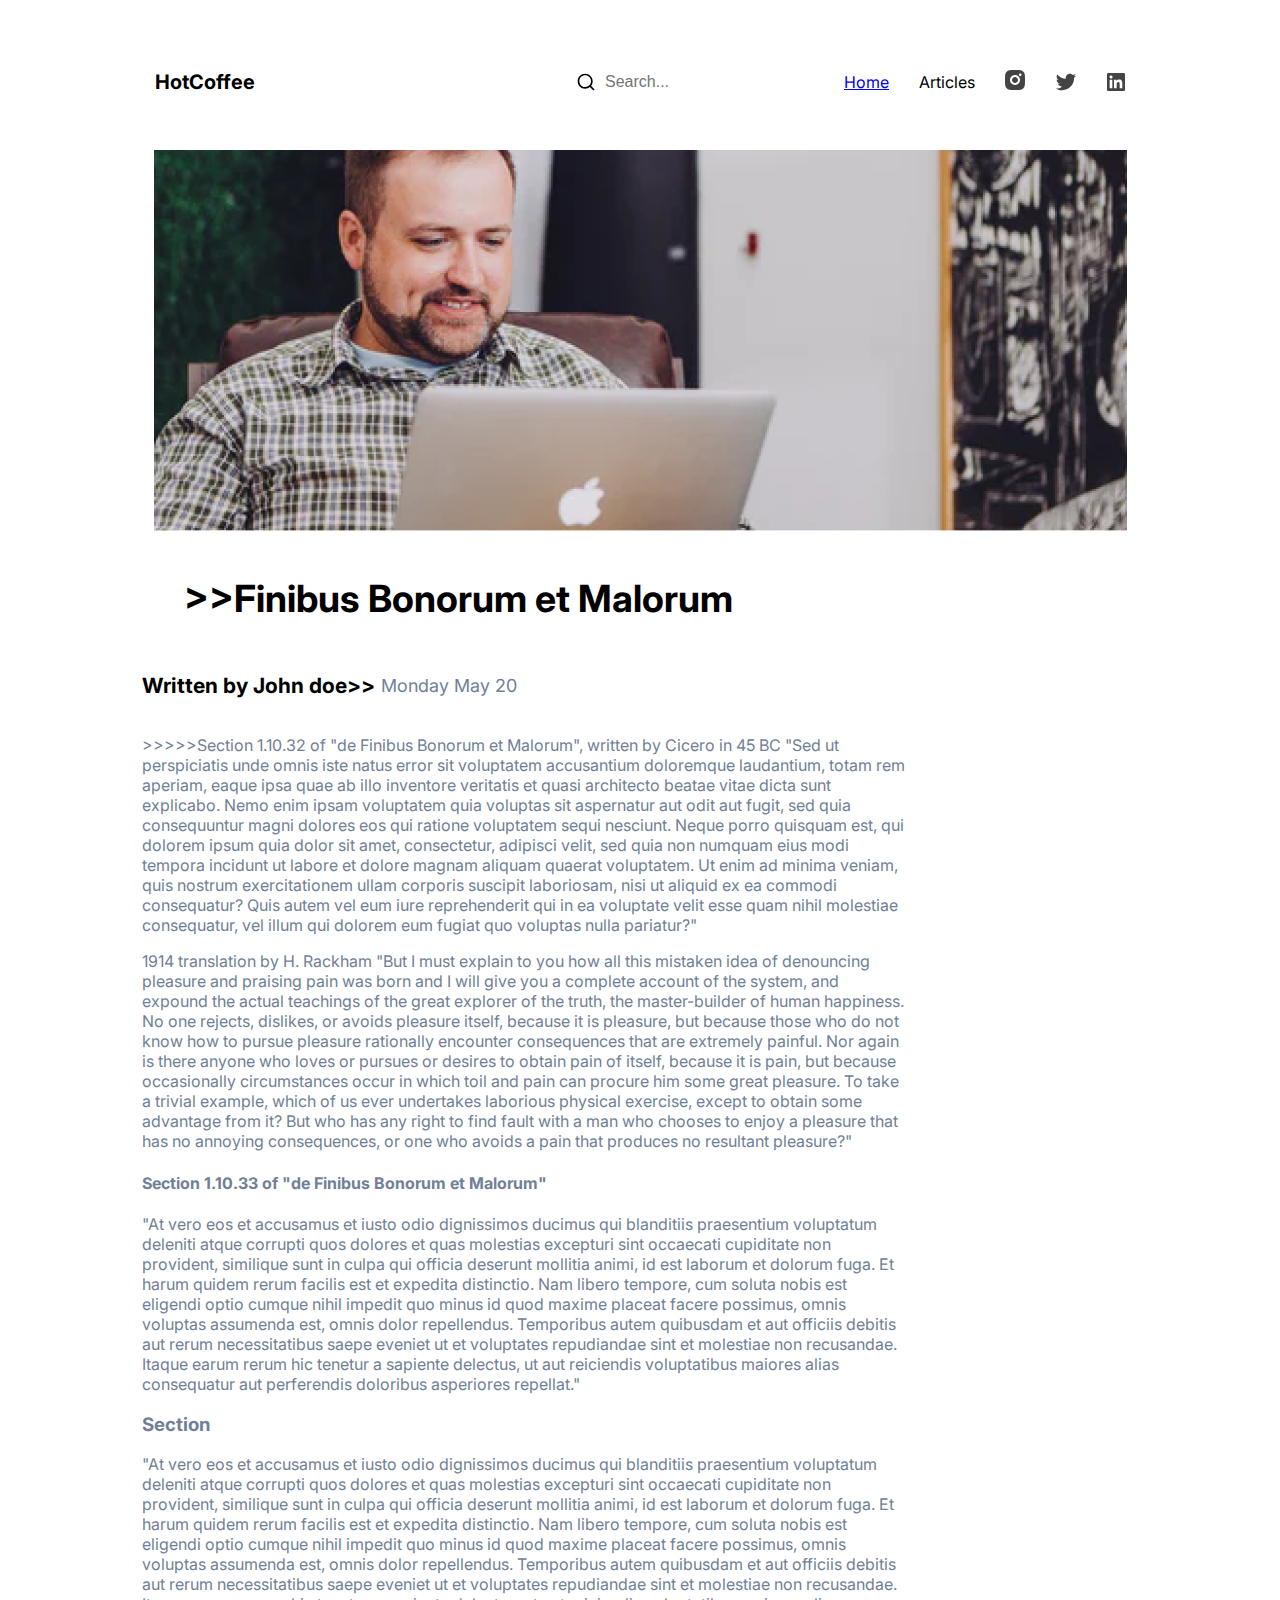
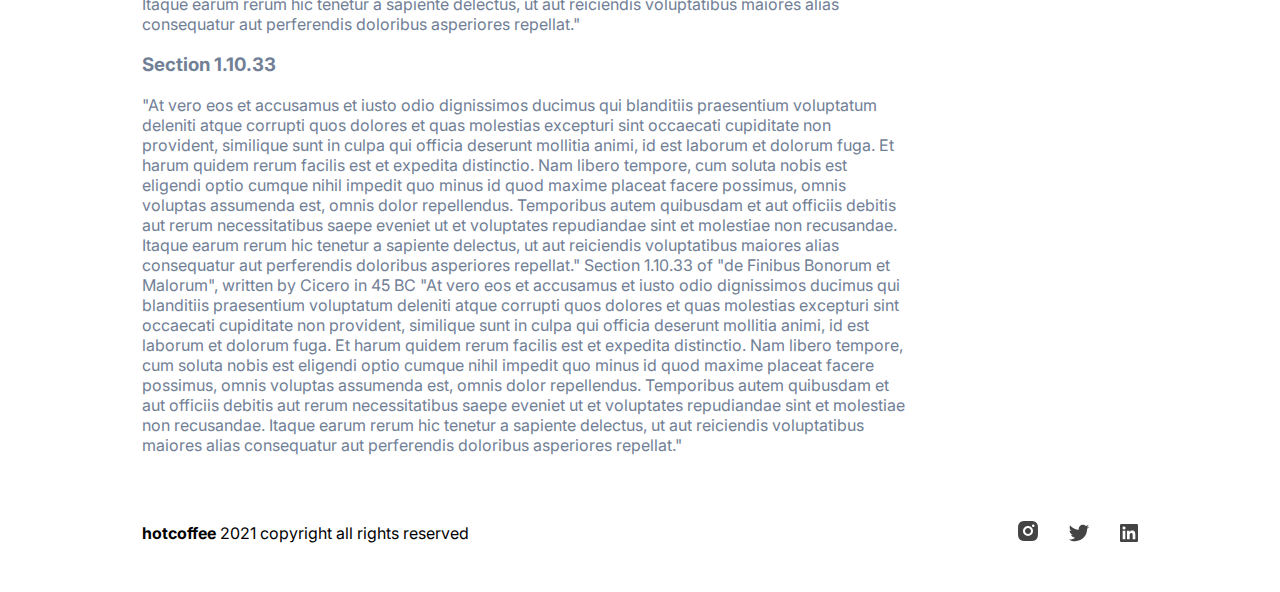
==== post.html @ a9ba8a3d "project moved to gt" ====
<!DOCTYPE html>
<html lang="en">
<head>
    <meta charset="UTF-8">
    <meta http-equiv="X-UA-Compatible" content="IE=edge">
    <meta name="viewport" content="width=device-width, initial-scale=1.0">
    <title>2-HotCoffee-2</title>
    <link rel="stylesheet" href="./css/index.css">
</head>
<body>
    <header class="header post__header">
        <div class="container">
            <div class="header__content">
                <h2 class="header__logo">HotCoffee</h2>
                <div class="header__icons">
                    <img class="search__icon" src="./img/search.svg" alt="">
                    <input class="search_text" type="search" name="q" placeholder="Search...">
                    <a href="./index.html"><h2 class="header__item">Home</h2></a> 
                    <h2 class="header__item">Articles</h2>
                    <a href="https://www.instagram.com/barista_hany/"><img class="header__item" src="./img/instagram.svg" alt=""></a>
                    <img class="header__item" src="./img/twitter.svg" alt="">
                    <img class="header__item" src="./img/linkedin.svg" alt="">
                </div>
            </div>
        </div>
    </header>

    <section class="post__hero">
        <div class="container">
            <div class="post__content">
                <img src="./img/big_photo.png" alt="">
            </div>           
        </div>
    </section>

    <section class="post__topic">
        <div class="container">
            <div class="post__content">
                <div class="post__htop">
                    <h2>>>Finibus Bonorum et Malorum</h2>
                </div>

                <div class="post__hdown">
                    <h3>Written by John doe>></h3>
                    <p class="post__ptopic">Monday  May 20</p>
                </div>
            </div>            
        </div>
    </section>

    <section class="post__text">
        <div class="container">
            <div class="text__content">
               <p class="text__desc">
                >>>>>Section 1.10.32 of "de Finibus Bonorum et Malorum", written by Cicero in 45 BC
                "Sed ut perspiciatis unde omnis iste natus error sit voluptatem accusantium doloremque laudantium, totam rem aperiam, eaque ipsa quae ab illo inventore veritatis et quasi architecto beatae vitae dicta sunt explicabo. Nemo enim ipsam voluptatem quia voluptas sit aspernatur aut odit aut fugit, sed quia consequuntur magni dolores eos qui ratione voluptatem sequi nesciunt. Neque porro quisquam est, qui dolorem ipsum quia dolor sit amet, consectetur, adipisci velit, sed quia non numquam eius modi tempora incidunt ut labore et dolore magnam aliquam quaerat voluptatem. Ut enim ad minima veniam, quis nostrum exercitationem ullam corporis suscipit laboriosam, nisi ut aliquid ex ea commodi consequatur? Quis autem vel eum iure reprehenderit qui in ea voluptate velit esse quam nihil molestiae consequatur, vel illum qui dolorem eum fugiat quo voluptas nulla pariatur?"
                <p></p>
                1914 translation by H. Rackham
                "But I must explain to you how all this mistaken idea of denouncing pleasure and praising pain was born and I will give you a complete account of the system, and expound the actual teachings of the great explorer of the truth, the master-builder of human happiness. No one rejects, dislikes, or avoids pleasure itself, because it is pleasure, but because those who do not know how to pursue pleasure rationally encounter consequences that are extremely painful. Nor again is there anyone who loves or pursues or desires to obtain pain of itself, because it is pain, but because occasionally circumstances occur in which toil and pain can procure him some great pleasure. To take a trivial example, which of us ever undertakes laborious physical exercise, except to obtain some advantage from it? But who has any right to find fault with a man who chooses to enjoy a pleasure that has no annoying consequences, or one who avoids a pain that produces no resultant pleasure?"
                <p></p>
                <h4>Section 1.10.33 of "de Finibus Bonorum et Malorum"</h4>
                <p></p>
                "At vero eos et accusamus et iusto odio dignissimos ducimus qui blanditiis praesentium voluptatum deleniti atque corrupti quos dolores et quas molestias excepturi sint occaecati cupiditate non provident, similique sunt in culpa qui officia deserunt mollitia animi, id est laborum et dolorum fuga. Et harum quidem rerum facilis est et expedita distinctio. Nam libero tempore, cum soluta nobis est eligendi optio cumque nihil impedit quo minus id quod maxime placeat facere possimus, omnis voluptas assumenda est, omnis dolor repellendus. Temporibus autem quibusdam et aut officiis debitis aut rerum necessitatibus saepe eveniet ut et voluptates repudiandae sint et molestiae non recusandae. Itaque earum rerum hic tenetur a sapiente delectus, ut aut reiciendis voluptatibus maiores alias consequatur aut perferendis doloribus asperiores repellat."
                <p></p>
                <h3>Section</h3>
                <p></p>
                "At vero eos et accusamus et iusto odio dignissimos ducimus qui blanditiis praesentium voluptatum deleniti atque corrupti quos dolores et quas molestias excepturi sint occaecati cupiditate non provident, similique sunt in culpa qui officia deserunt mollitia animi, id est laborum et dolorum fuga. Et harum quidem rerum facilis est et expedita distinctio. Nam libero tempore, cum soluta nobis est eligendi optio cumque nihil impedit quo minus id quod maxime placeat facere possimus, omnis voluptas assumenda est, omnis dolor repellendus. Temporibus autem quibusdam et aut officiis debitis aut rerum necessitatibus saepe eveniet ut et voluptates repudiandae sint et molestiae non recusandae. Itaque earum rerum hic tenetur a sapiente delectus, ut aut reiciendis voluptatibus maiores alias consequatur aut perferendis doloribus asperiores repellat."
                <p></p>
                <h3>Section 1.10.33</h3>
                <p></p>
                "At vero eos et accusamus et iusto odio dignissimos ducimus qui blanditiis praesentium voluptatum deleniti atque corrupti quos dolores et quas molestias excepturi sint occaecati cupiditate non provident, similique sunt in culpa qui officia deserunt mollitia animi, id est laborum et dolorum fuga. Et harum quidem rerum facilis est et expedita distinctio. Nam libero tempore, cum soluta nobis est eligendi optio cumque nihil impedit quo minus id quod maxime placeat facere possimus, omnis voluptas assumenda est, omnis dolor repellendus. Temporibus autem quibusdam et aut officiis debitis aut rerum necessitatibus saepe eveniet ut et voluptates repudiandae sint et molestiae non recusandae. Itaque earum rerum hic tenetur a sapiente delectus, ut aut reiciendis voluptatibus maiores alias consequatur aut perferendis doloribus asperiores repellat."
                Section 1.10.33 of "de Finibus Bonorum et Malorum", written by Cicero in 45 BC
                "At vero eos et accusamus et iusto odio dignissimos ducimus qui blanditiis praesentium voluptatum deleniti atque corrupti quos dolores et quas molestias excepturi sint occaecati cupiditate non provident, similique sunt in culpa qui officia deserunt mollitia animi, id est laborum et dolorum fuga. Et harum quidem rerum facilis est et expedita distinctio. Nam libero tempore, cum soluta nobis est eligendi optio cumque nihil impedit quo minus id quod maxime placeat facere possimus, omnis voluptas assumenda est, omnis dolor repellendus. Temporibus autem quibusdam et aut officiis debitis aut rerum necessitatibus saepe eveniet ut et voluptates repudiandae sint et molestiae non recusandae. Itaque earum rerum hic tenetur a sapiente delectus, ut aut reiciendis voluptatibus maiores alias consequatur aut perferendis doloribus asperiores repellat."
               </p>

            </div>            
        </div>
    </section>

    <footer class="header">
        <div class="container">
            <div class="footer__content">

                <p class="footer__logo"><b>hotcoffee</b> 2021 copyright all rights reserved</p>

                <div class="footer__icons">
                    <a href="https://www.instagram.com/barista_hany/"><img class="header__item" src="./img/instagram.svg" alt=""></a>
                    <img class="header__item" src="./img/twitter.svg" alt="">
                    <img class="header__item" src="./img/linkedin.svg" alt="">
                </div>
            </div>
        </div>
    </footer>

</body>
</html>
---- css/index.css ----
@import url('https://fonts.googleapis.com/css2?family=Inter:wght@100;200;300;400;500;600;700;800;900&display=swap');
@import url(./classes.css);
@import url(./header.css);
@import url(./hero.css);
@import url(./main.css);
@import url(./columns.css);
@import url(./last.css);
@import url(./footer.css);
@import url(./post.css);
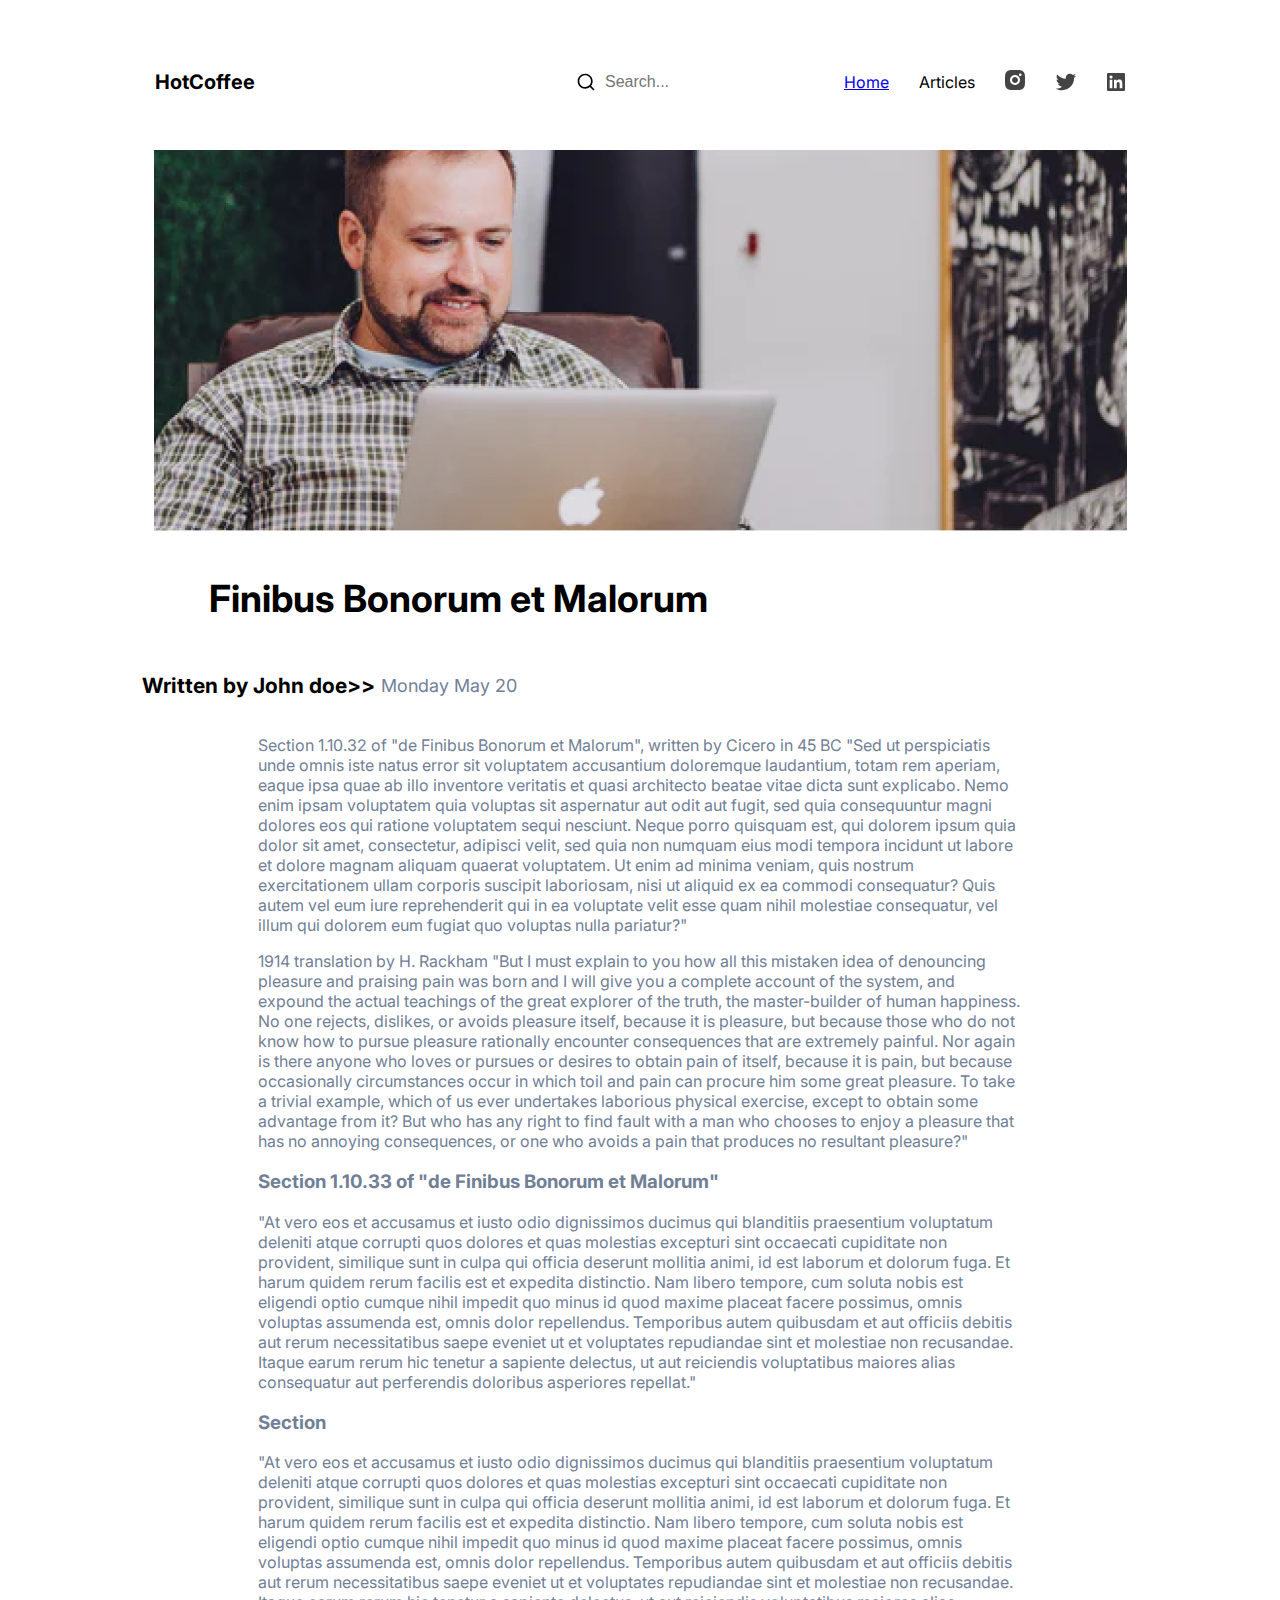
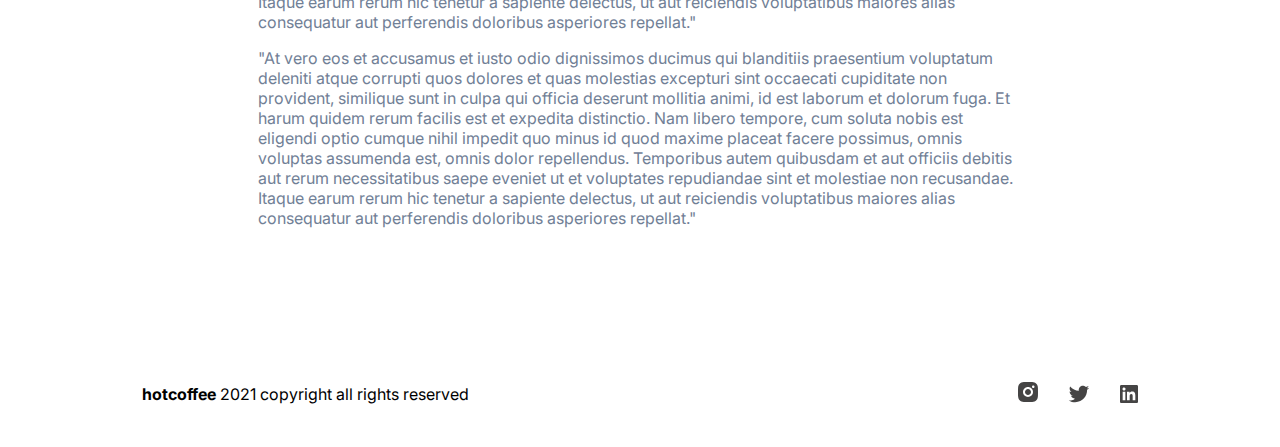
==== commit 286f8d3b: "container 4 text created" ====
--- a/post.html
+++ b/post.html
@@ -37,7 +37,7 @@
         <div class="container">
             <div class="post__content">
                 <div class="post__htop">
-                    <h2>>>Finibus Bonorum et Malorum</h2>
+                    <h2>Finibus Bonorum et Malorum</h2>
                 </div>
 
                 <div class="post__hdown">
@@ -49,35 +49,31 @@
     </section>
 
     <section class="post__text">
-        <div class="container">
-            <div class="text__content">
-               <p class="text__desc">
-                >>>>>Section 1.10.32 of "de Finibus Bonorum et Malorum", written by Cicero in 45 BC
-                "Sed ut perspiciatis unde omnis iste natus error sit voluptatem accusantium doloremque laudantium, totam rem aperiam, eaque ipsa quae ab illo inventore veritatis et quasi architecto beatae vitae dicta sunt explicabo. Nemo enim ipsam voluptatem quia voluptas sit aspernatur aut odit aut fugit, sed quia consequuntur magni dolores eos qui ratione voluptatem sequi nesciunt. Neque porro quisquam est, qui dolorem ipsum quia dolor sit amet, consectetur, adipisci velit, sed quia non numquam eius modi tempora incidunt ut labore et dolore magnam aliquam quaerat voluptatem. Ut enim ad minima veniam, quis nostrum exercitationem ullam corporis suscipit laboriosam, nisi ut aliquid ex ea commodi consequatur? Quis autem vel eum iure reprehenderit qui in ea voluptate velit esse quam nihil molestiae consequatur, vel illum qui dolorem eum fugiat quo voluptas nulla pariatur?"
-                <p></p>
-                1914 translation by H. Rackham
-                "But I must explain to you how all this mistaken idea of denouncing pleasure and praising pain was born and I will give you a complete account of the system, and expound the actual teachings of the great explorer of the truth, the master-builder of human happiness. No one rejects, dislikes, or avoids pleasure itself, because it is pleasure, but because those who do not know how to pursue pleasure rationally encounter consequences that are extremely painful. Nor again is there anyone who loves or pursues or desires to obtain pain of itself, because it is pain, but because occasionally circumstances occur in which toil and pain can procure him some great pleasure. To take a trivial example, which of us ever undertakes laborious physical exercise, except to obtain some advantage from it? But who has any right to find fault with a man who chooses to enjoy a pleasure that has no annoying consequences, or one who avoids a pain that produces no resultant pleasure?"
-                <p></p>
-                <h4>Section 1.10.33 of "de Finibus Bonorum et Malorum"</h4>
-                <p></p>
+            <div class="text__container">
+                <div class="text__content">
+                <p>
+                    Section 1.10.32 of "de Finibus Bonorum et Malorum", written by Cicero in 45 BC "Sed ut perspiciatis unde omnis iste natus error sit voluptatem accusantium doloremque laudantium, totam rem aperiam, eaque ipsa quae ab illo inventore veritatis et quasi architecto beatae vitae dicta sunt explicabo. Nemo enim ipsam voluptatem quia voluptas sit aspernatur aut odit aut fugit, sed quia consequuntur magni dolores eos qui ratione voluptatem sequi nesciunt. Neque porro quisquam est, qui dolorem ipsum quia dolor sit amet, consectetur, adipisci velit, sed quia non numquam eius modi tempora incidunt ut labore et dolore magnam aliquam quaerat voluptatem. Ut enim ad minima veniam, quis nostrum exercitationem ullam corporis suscipit laboriosam, nisi ut aliquid ex ea commodi consequatur? Quis autem vel eum iure reprehenderit qui in ea voluptate velit esse quam nihil molestiae consequatur, vel illum qui dolorem eum fugiat quo voluptas nulla pariatur?"
+                </p>
+                <p>
+                    1914 translation by H. Rackham "But I must explain to you how all this mistaken idea of denouncing pleasure and praising pain was born and I will give you a complete account of the system, and expound the actual teachings of the great explorer of the truth, the master-builder of human happiness. No one rejects, dislikes, or avoids pleasure itself, because it is pleasure, but because those who do not know how to pursue pleasure rationally encounter consequences that are extremely painful. Nor again is there anyone who loves or pursues or desires to obtain pain of itself, because it is pain, but because occasionally circumstances occur in which toil and pain can procure him some great pleasure. To take a trivial example, which of us ever undertakes laborious physical exercise, except to obtain some advantage from it? But who has any right to find fault with a man who chooses to enjoy a pleasure that has no annoying consequences, or one who avoids a pain that produces no resultant pleasure?"
+                </p>
+                <p>
+                    <h3>Section 1.10.33 of "de Finibus Bonorum et Malorum"</h3>
+                    "At vero eos et accusamus et iusto odio dignissimos ducimus qui blanditiis praesentium voluptatum deleniti atque corrupti quos dolores et quas molestias excepturi sint occaecati cupiditate non provident, similique sunt in culpa qui officia deserunt mollitia animi, id est laborum et dolorum fuga. Et harum quidem rerum facilis est et expedita distinctio. Nam libero tempore, cum soluta nobis est eligendi optio cumque nihil impedit quo minus id quod maxime placeat facere possimus, omnis voluptas assumenda est, omnis dolor repellendus. Temporibus autem quibusdam et aut officiis debitis aut rerum necessitatibus saepe eveniet ut et voluptates repudiandae sint et molestiae non recusandae. Itaque earum rerum hic tenetur a sapiente delectus, ut aut reiciendis voluptatibus maiores alias consequatur aut perferendis doloribus asperiores repellat."
+                </p>
+                <p>
+                    <h3>Section</h3>
+                    "At vero eos et accusamus et iusto odio dignissimos ducimus qui blanditiis praesentium voluptatum deleniti atque corrupti quos dolores et quas molestias excepturi sint occaecati cupiditate non provident, similique sunt in culpa qui officia deserunt mollitia animi, id est laborum et dolorum fuga. Et harum quidem rerum facilis est et expedita distinctio. Nam libero tempore, cum soluta nobis est eligendi optio cumque nihil impedit quo minus id quod maxime placeat facere possimus, omnis voluptas assumenda est, omnis dolor repellendus. Temporibus autem quibusdam et aut officiis debitis aut rerum necessitatibus saepe eveniet ut et voluptates repudiandae sint et molestiae non recusandae. Itaque earum rerum hic tenetur a sapiente delectus, ut aut reiciendis voluptatibus maiores alias consequatur aut perferendis doloribus asperiores repellat."
+                </p>           
+                <p>
                 "At vero eos et accusamus et iusto odio dignissimos ducimus qui blanditiis praesentium voluptatum deleniti atque corrupti quos dolores et quas molestias excepturi sint occaecati cupiditate non provident, similique sunt in culpa qui officia deserunt mollitia animi, id est laborum et dolorum fuga. Et harum quidem rerum facilis est et expedita distinctio. Nam libero tempore, cum soluta nobis est eligendi optio cumque nihil impedit quo minus id quod maxime placeat facere possimus, omnis voluptas assumenda est, omnis dolor repellendus. Temporibus autem quibusdam et aut officiis debitis aut rerum necessitatibus saepe eveniet ut et voluptates repudiandae sint et molestiae non recusandae. Itaque earum rerum hic tenetur a sapiente delectus, ut aut reiciendis voluptatibus maiores alias consequatur aut perferendis doloribus asperiores repellat."
-                <p></p>
-                <h3>Section</h3>
-                <p></p>
-                "At vero eos et accusamus et iusto odio dignissimos ducimus qui blanditiis praesentium voluptatum deleniti atque corrupti quos dolores et quas molestias excepturi sint occaecati cupiditate non provident, similique sunt in culpa qui officia deserunt mollitia animi, id est laborum et dolorum fuga. Et harum quidem rerum facilis est et expedita distinctio. Nam libero tempore, cum soluta nobis est eligendi optio cumque nihil impedit quo minus id quod maxime placeat facere possimus, omnis voluptas assumenda est, omnis dolor repellendus. Temporibus autem quibusdam et aut officiis debitis aut rerum necessitatibus saepe eveniet ut et voluptates repudiandae sint et molestiae non recusandae. Itaque earum rerum hic tenetur a sapiente delectus, ut aut reiciendis voluptatibus maiores alias consequatur aut perferendis doloribus asperiores repellat."
-                <p></p>
-                <h3>Section 1.10.33</h3>
-                <p></p>
-                "At vero eos et accusamus et iusto odio dignissimos ducimus qui blanditiis praesentium voluptatum deleniti atque corrupti quos dolores et quas molestias excepturi sint occaecati cupiditate non provident, similique sunt in culpa qui officia deserunt mollitia animi, id est laborum et dolorum fuga. Et harum quidem rerum facilis est et expedita distinctio. Nam libero tempore, cum soluta nobis est eligendi optio cumque nihil impedit quo minus id quod maxime placeat facere possimus, omnis voluptas assumenda est, omnis dolor repellendus. Temporibus autem quibusdam et aut officiis debitis aut rerum necessitatibus saepe eveniet ut et voluptates repudiandae sint et molestiae non recusandae. Itaque earum rerum hic tenetur a sapiente delectus, ut aut reiciendis voluptatibus maiores alias consequatur aut perferendis doloribus asperiores repellat."
-                Section 1.10.33 of "de Finibus Bonorum et Malorum", written by Cicero in 45 BC
-                "At vero eos et accusamus et iusto odio dignissimos ducimus qui blanditiis praesentium voluptatum deleniti atque corrupti quos dolores et quas molestias excepturi sint occaecati cupiditate non provident, similique sunt in culpa qui officia deserunt mollitia animi, id est laborum et dolorum fuga. Et harum quidem rerum facilis est et expedita distinctio. Nam libero tempore, cum soluta nobis est eligendi optio cumque nihil impedit quo minus id quod maxime placeat facere possimus, omnis voluptas assumenda est, omnis dolor repellendus. Temporibus autem quibusdam et aut officiis debitis aut rerum necessitatibus saepe eveniet ut et voluptates repudiandae sint et molestiae non recusandae. Itaque earum rerum hic tenetur a sapiente delectus, ut aut reiciendis voluptatibus maiores alias consequatur aut perferendis doloribus asperiores repellat."
-               </p>
-
+                </p>
+                </div>
             </div>            
-        </div>
+        
     </section>
 
-    <footer class="header">
+    <footer class="footer">
         <div class="container">
             <div class="footer__content">
 
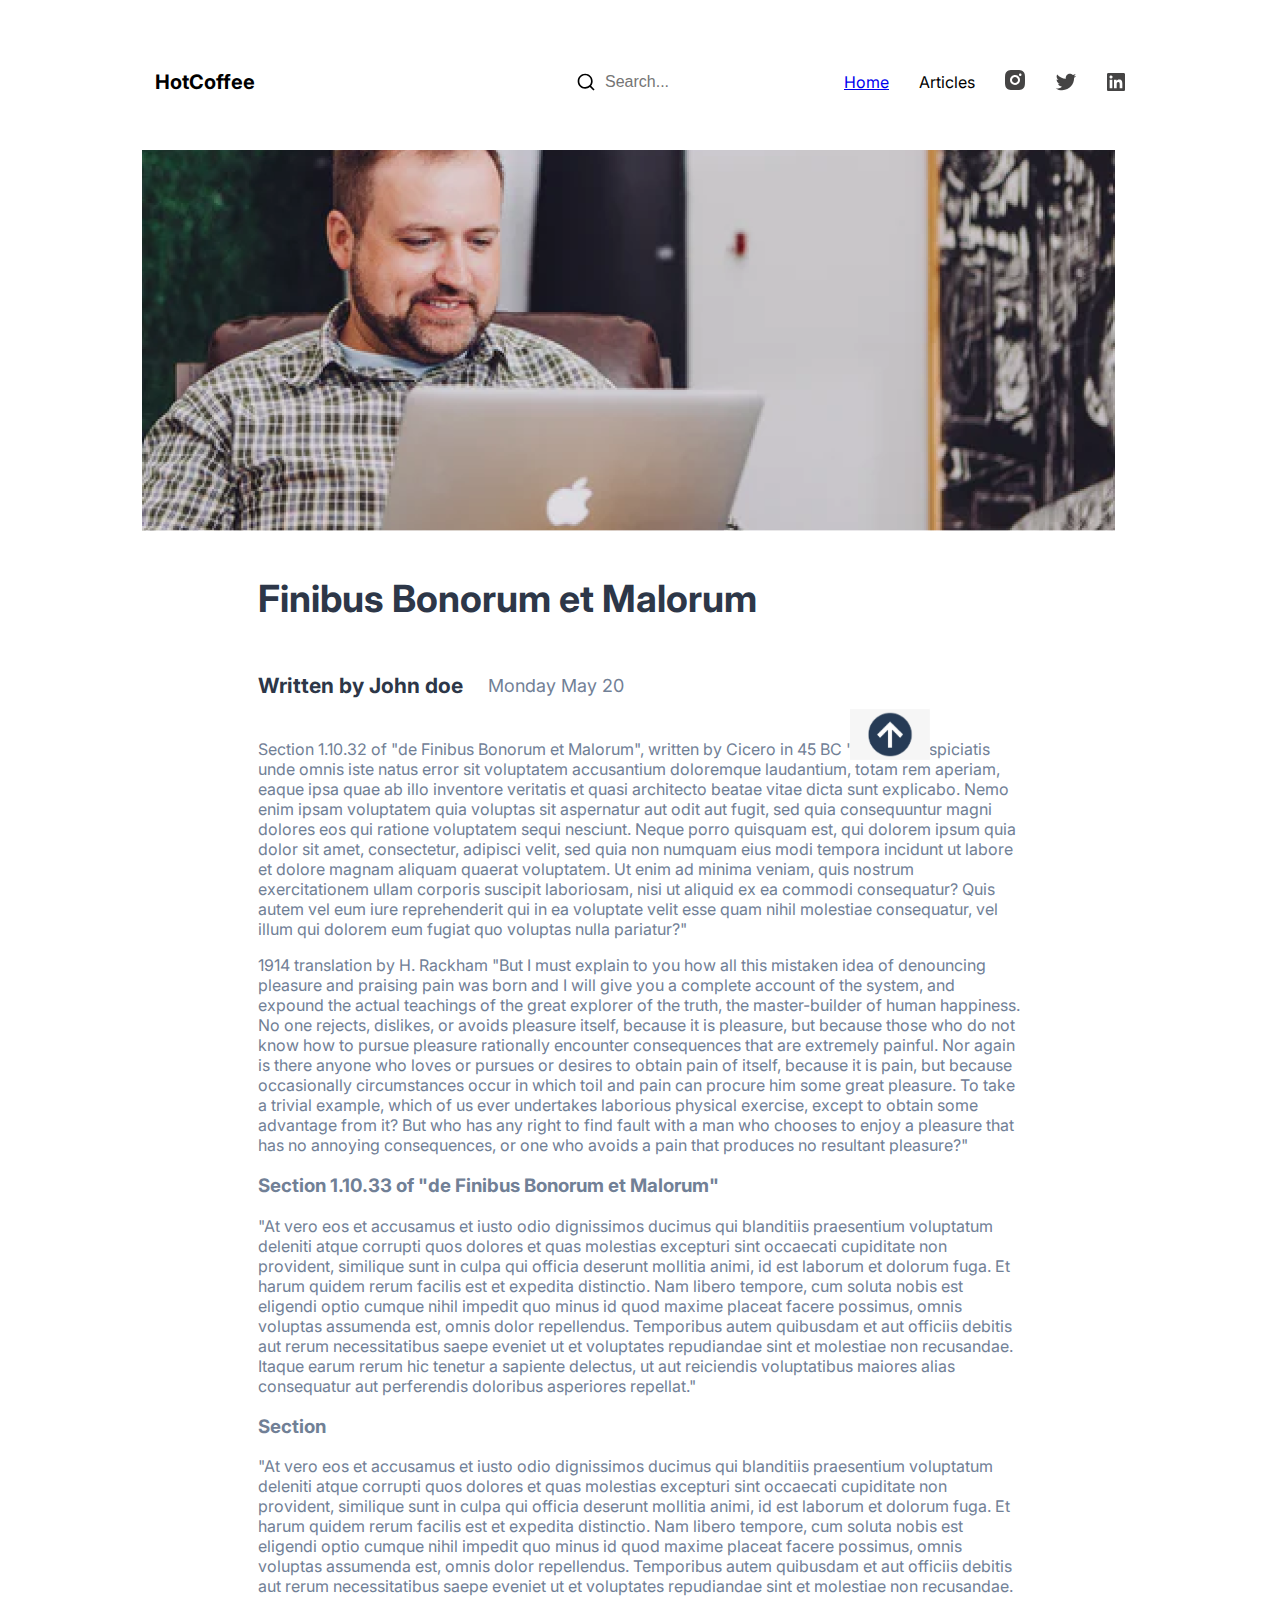
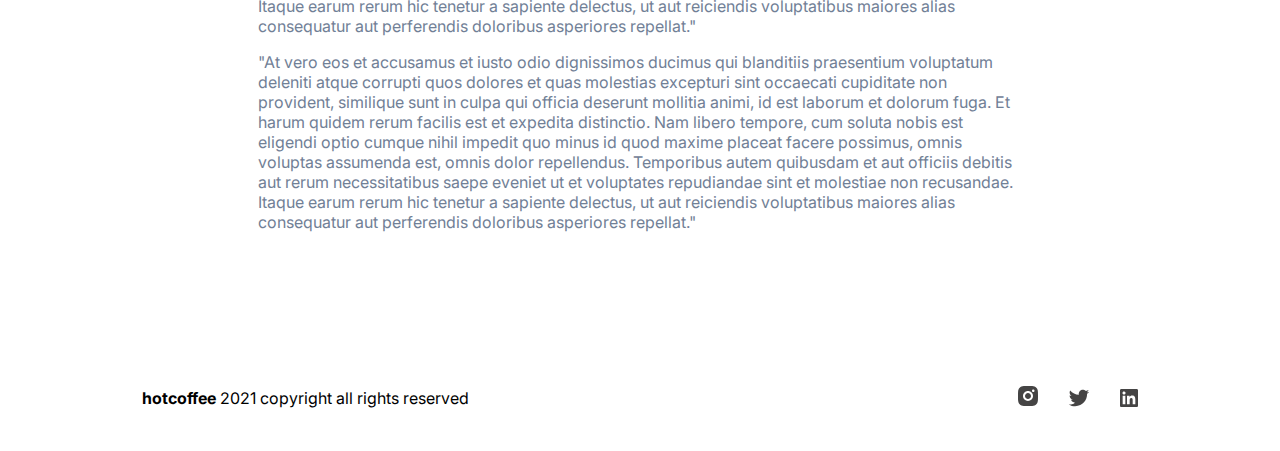
==== commit 0436f0e8: "added tip icon" ====
--- a/post.html
+++ b/post.html
@@ -9,6 +9,7 @@
 </head>
 <body>
     <header class="header post__header">
+        <a name="top"></a> 
         <div class="container">
             <div class="header__content">
                 <h2 class="header__logo">HotCoffee</h2>
@@ -35,21 +36,27 @@
 
     <section class="post__topic">
         <div class="container">
-            <div class="post__content">
-                <div class="post__htop">
-                    <h2>Finibus Bonorum et Malorum</h2>
-                </div>
+            <div class="text__container">
 
-                <div class="post__hdown">
-                    <h3>Written by John doe>></h3>
-                    <p class="post__ptopic">Monday  May 20</p>
-                </div>
-            </div>            
+                <div class="post__content">
+                    <div class="post__htop">
+                        <h2>Finibus Bonorum et Malorum</h2>
+                        
+                    </div>
+    
+                    <div class="post__hdown">
+                        <h3 class="written__by">Written by John doe</h3>
+                        <p class="post__ptopic">Monday  May 20</p>
+                    </div>
+                </div> 
+                 
+            </div>          
         </div>
     </section>
 
     <section class="post__text">
             <div class="text__container">
+                
                 <div class="text__content">
                 <p>
                     Section 1.10.32 of "de Finibus Bonorum et Malorum", written by Cicero in 45 BC "Sed ut perspiciatis unde omnis iste natus error sit voluptatem accusantium doloremque laudantium, totam rem aperiam, eaque ipsa quae ab illo inventore veritatis et quasi architecto beatae vitae dicta sunt explicabo. Nemo enim ipsam voluptatem quia voluptas sit aspernatur aut odit aut fugit, sed quia consequuntur magni dolores eos qui ratione voluptatem sequi nesciunt. Neque porro quisquam est, qui dolorem ipsum quia dolor sit amet, consectetur, adipisci velit, sed quia non numquam eius modi tempora incidunt ut labore et dolore magnam aliquam quaerat voluptatem. Ut enim ad minima veniam, quis nostrum exercitationem ullam corporis suscipit laboriosam, nisi ut aliquid ex ea commodi consequatur? Quis autem vel eum iure reprehenderit qui in ea voluptate velit esse quam nihil molestiae consequatur, vel illum qui dolorem eum fugiat quo voluptas nulla pariatur?"
@@ -67,7 +74,12 @@
                 </p>           
                 <p>
                 "At vero eos et accusamus et iusto odio dignissimos ducimus qui blanditiis praesentium voluptatum deleniti atque corrupti quos dolores et quas molestias excepturi sint occaecati cupiditate non provident, similique sunt in culpa qui officia deserunt mollitia animi, id est laborum et dolorum fuga. Et harum quidem rerum facilis est et expedita distinctio. Nam libero tempore, cum soluta nobis est eligendi optio cumque nihil impedit quo minus id quod maxime placeat facere possimus, omnis voluptas assumenda est, omnis dolor repellendus. Temporibus autem quibusdam et aut officiis debitis aut rerum necessitatibus saepe eveniet ut et voluptates repudiandae sint et molestiae non recusandae. Itaque earum rerum hic tenetur a sapiente delectus, ut aut reiciendis voluptatibus maiores alias consequatur aut perferendis doloribus asperiores repellat."
+                <br>
                 </p>
+                </div>
+                
+                <div>
+                    <a href="#top"><img class="top__icon" src="./img/top_icon" alt=""></a>
                 </div>
             </div>            
         
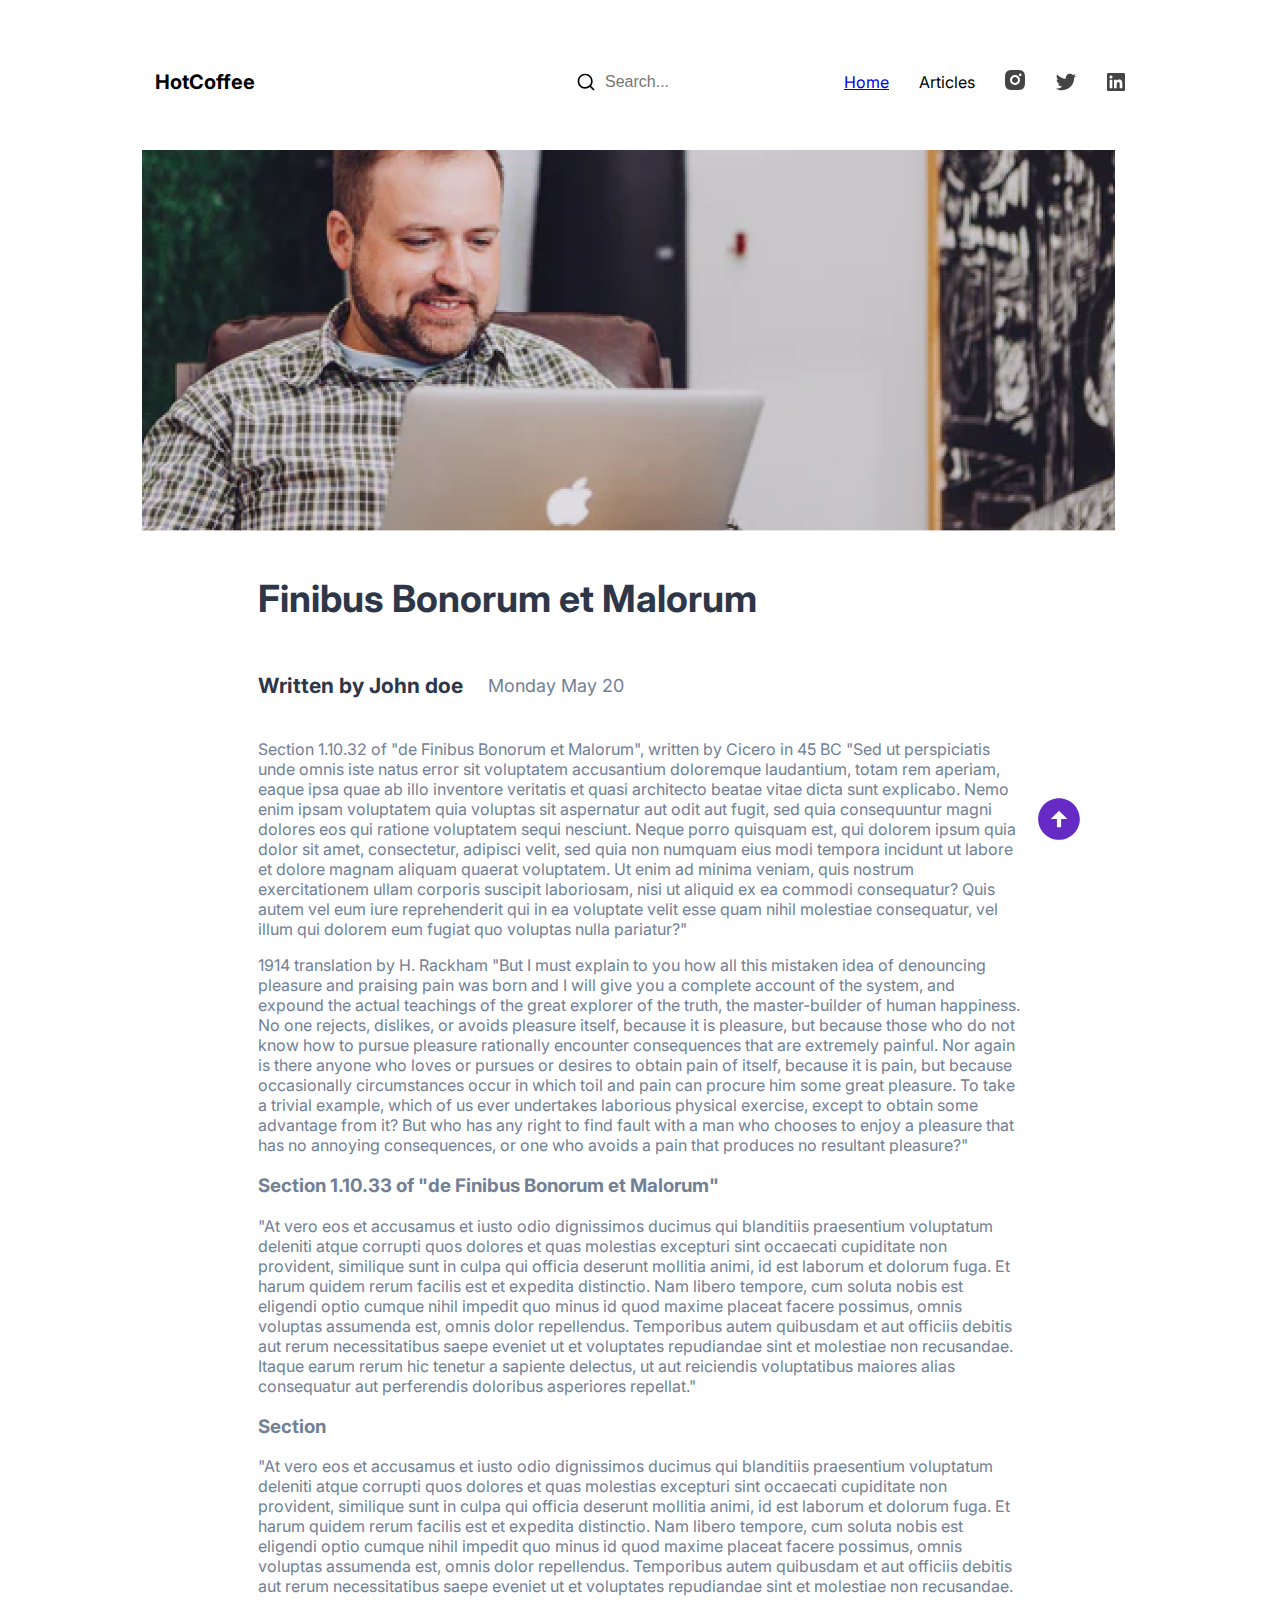
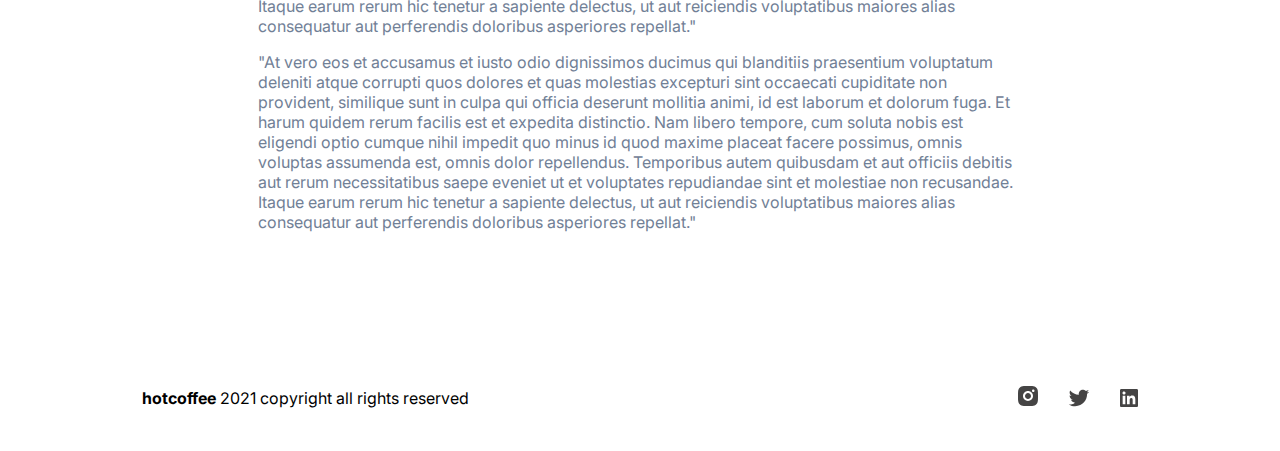
==== commit 21916974: "top icon fixed" ====
--- a/post.html
+++ b/post.html
@@ -79,7 +79,7 @@
                 </div>
                 
                 <div>
-                    <a href="#top"><img class="top__icon" src="./img/top_icon" alt=""></a>
+                    <a href="#top"><img class="top__icon" src="./img/top_icon.svg" alt=""></a>
                 </div>
             </div>            
         
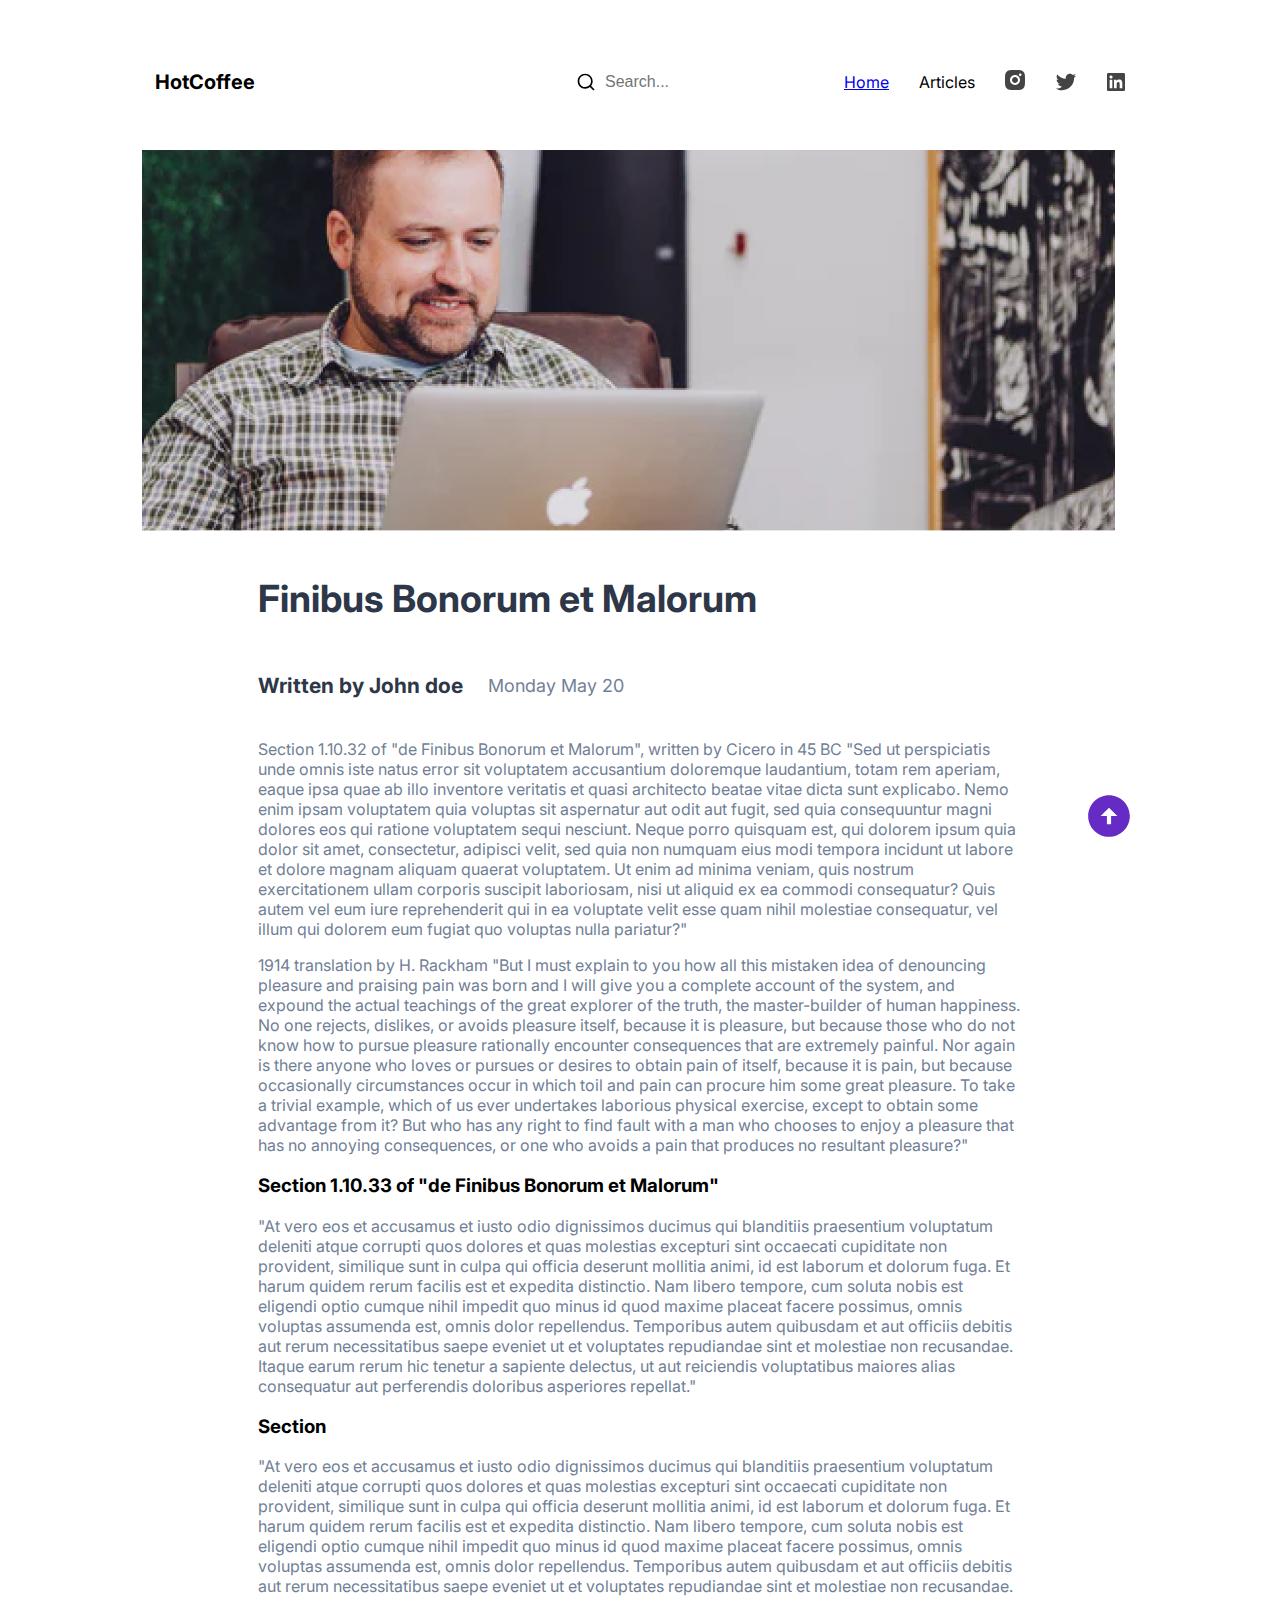
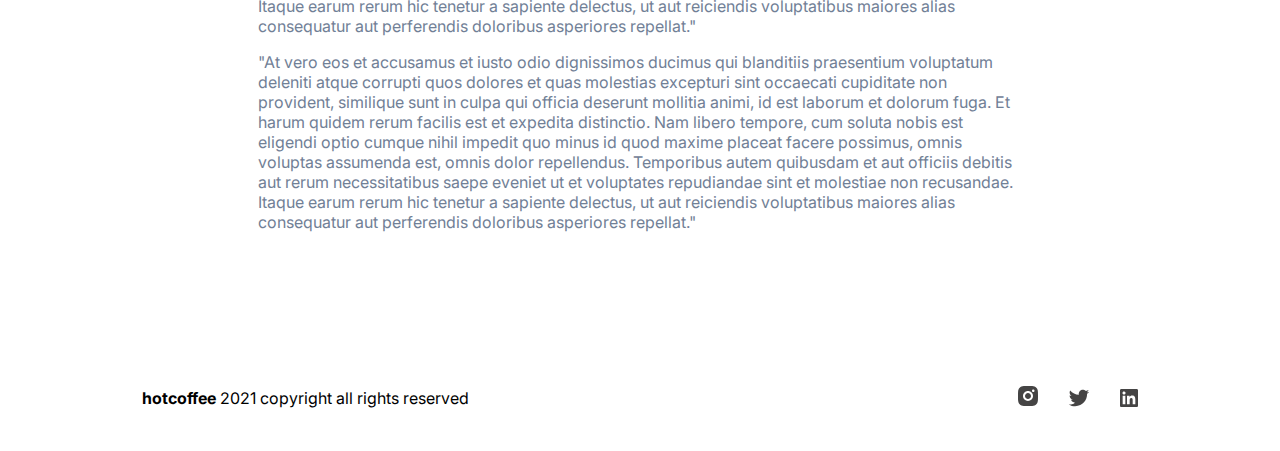
==== commit ec8fbd27: "h3 color changed to black" ====
--- a/post.html
+++ b/post.html
@@ -65,11 +65,11 @@
                     1914 translation by H. Rackham "But I must explain to you how all this mistaken idea of denouncing pleasure and praising pain was born and I will give you a complete account of the system, and expound the actual teachings of the great explorer of the truth, the master-builder of human happiness. No one rejects, dislikes, or avoids pleasure itself, because it is pleasure, but because those who do not know how to pursue pleasure rationally encounter consequences that are extremely painful. Nor again is there anyone who loves or pursues or desires to obtain pain of itself, because it is pain, but because occasionally circumstances occur in which toil and pain can procure him some great pleasure. To take a trivial example, which of us ever undertakes laborious physical exercise, except to obtain some advantage from it? But who has any right to find fault with a man who chooses to enjoy a pleasure that has no annoying consequences, or one who avoids a pain that produces no resultant pleasure?"
                 </p>
                 <p>
-                    <h3>Section 1.10.33 of "de Finibus Bonorum et Malorum"</h3>
+                    <h3 class="black__h">Section 1.10.33 of "de Finibus Bonorum et Malorum"</h3>
                     "At vero eos et accusamus et iusto odio dignissimos ducimus qui blanditiis praesentium voluptatum deleniti atque corrupti quos dolores et quas molestias excepturi sint occaecati cupiditate non provident, similique sunt in culpa qui officia deserunt mollitia animi, id est laborum et dolorum fuga. Et harum quidem rerum facilis est et expedita distinctio. Nam libero tempore, cum soluta nobis est eligendi optio cumque nihil impedit quo minus id quod maxime placeat facere possimus, omnis voluptas assumenda est, omnis dolor repellendus. Temporibus autem quibusdam et aut officiis debitis aut rerum necessitatibus saepe eveniet ut et voluptates repudiandae sint et molestiae non recusandae. Itaque earum rerum hic tenetur a sapiente delectus, ut aut reiciendis voluptatibus maiores alias consequatur aut perferendis doloribus asperiores repellat."
                 </p>
                 <p>
-                    <h3>Section</h3>
+                    <h3 class="black__h">Section</h3>
                     "At vero eos et accusamus et iusto odio dignissimos ducimus qui blanditiis praesentium voluptatum deleniti atque corrupti quos dolores et quas molestias excepturi sint occaecati cupiditate non provident, similique sunt in culpa qui officia deserunt mollitia animi, id est laborum et dolorum fuga. Et harum quidem rerum facilis est et expedita distinctio. Nam libero tempore, cum soluta nobis est eligendi optio cumque nihil impedit quo minus id quod maxime placeat facere possimus, omnis voluptas assumenda est, omnis dolor repellendus. Temporibus autem quibusdam et aut officiis debitis aut rerum necessitatibus saepe eveniet ut et voluptates repudiandae sint et molestiae non recusandae. Itaque earum rerum hic tenetur a sapiente delectus, ut aut reiciendis voluptatibus maiores alias consequatur aut perferendis doloribus asperiores repellat."
                 </p>           
                 <p>
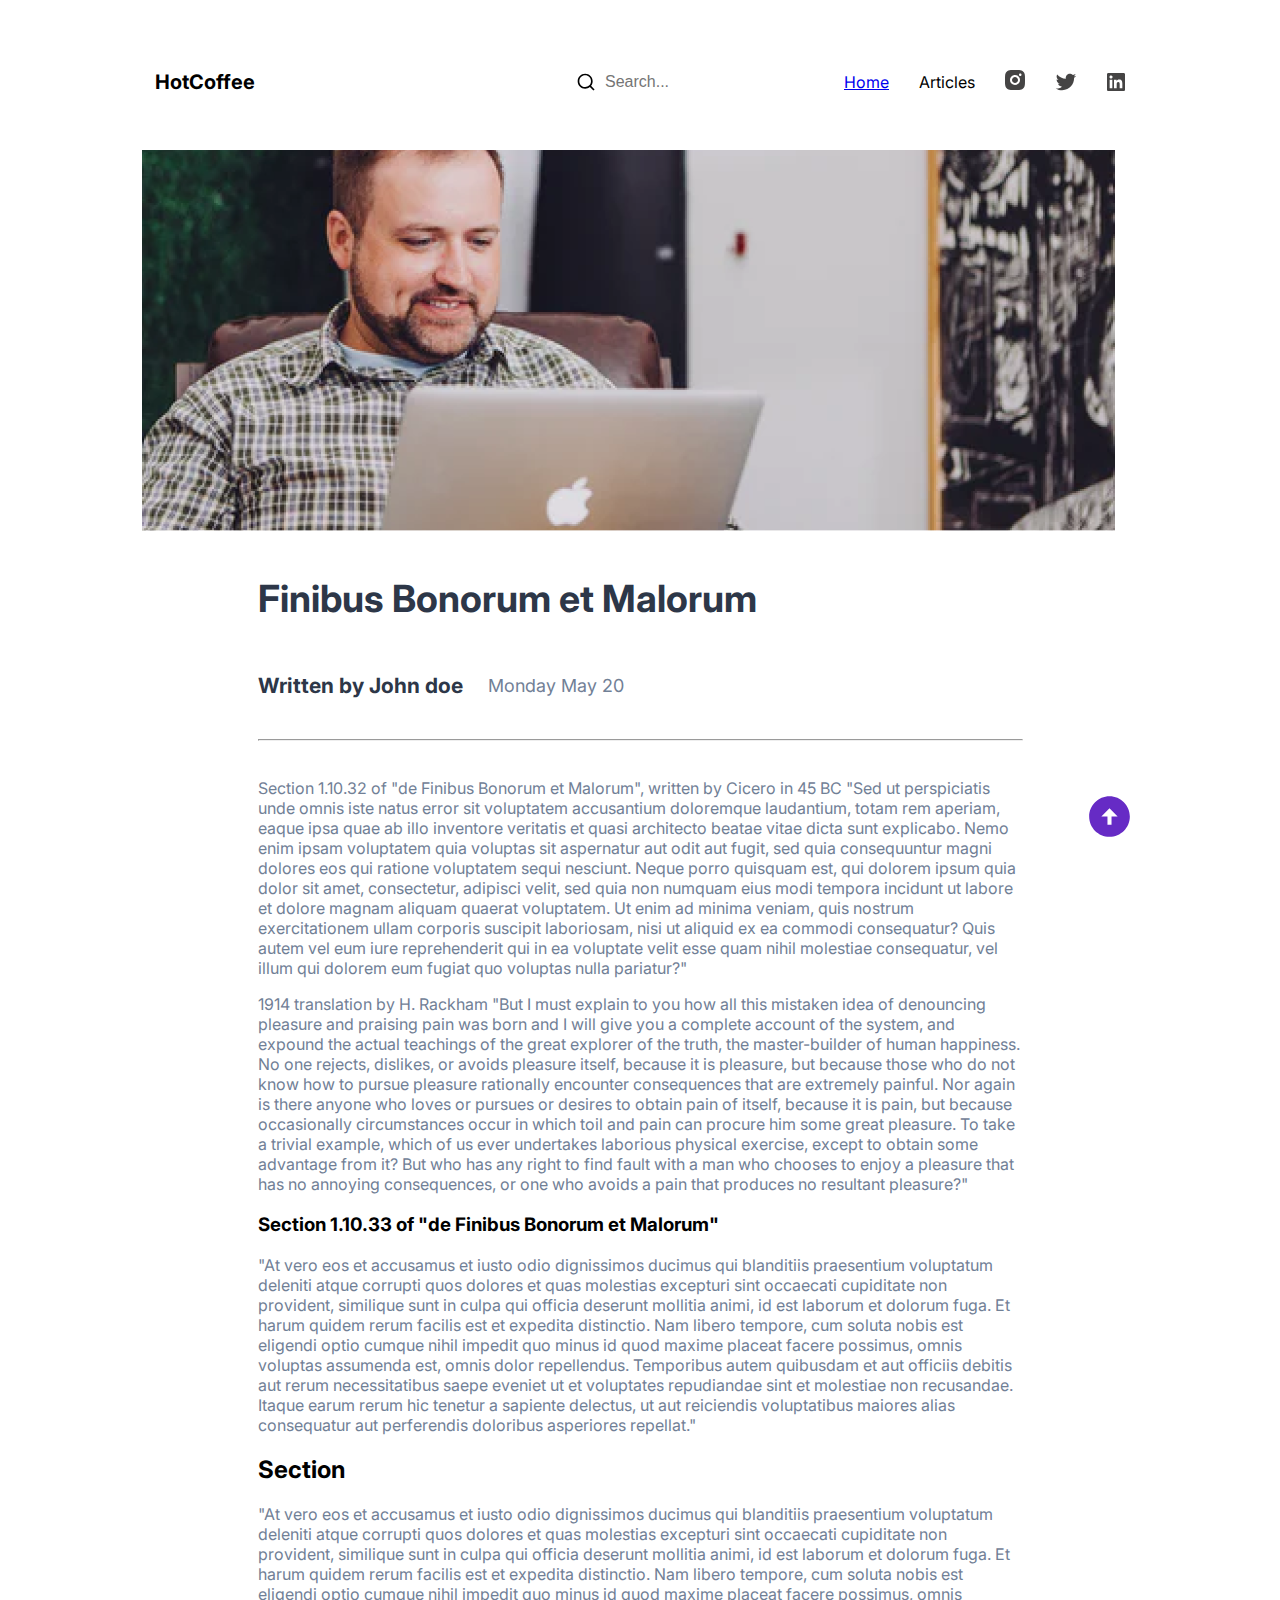
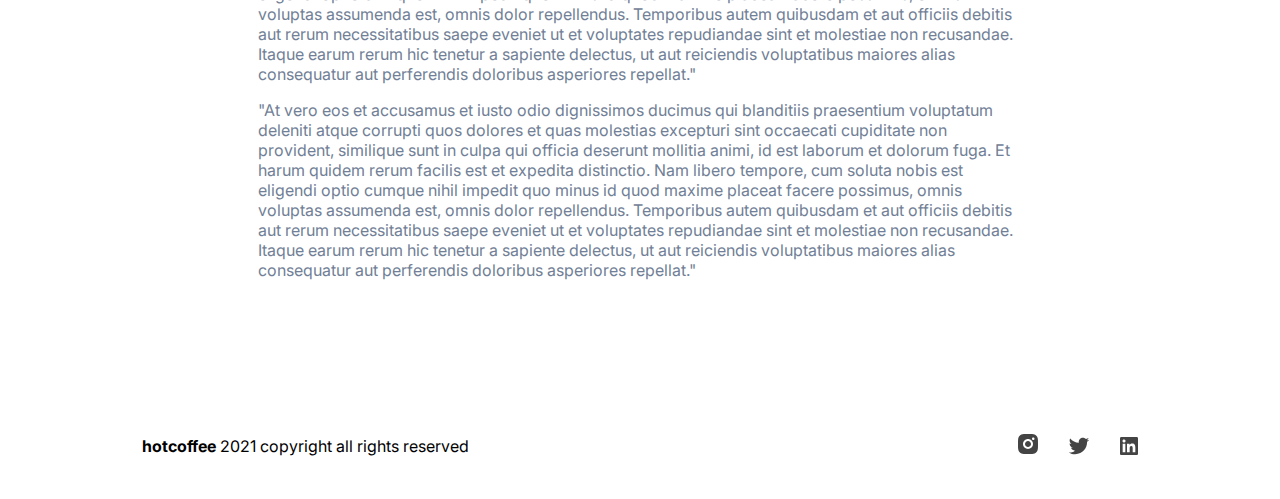
==== commit 1fc33d59: "added line" ====
--- a/post.html
+++ b/post.html
@@ -49,7 +49,7 @@
                         <p class="post__ptopic">Monday  May 20</p>
                     </div>
                 </div> 
-                 
+                <hr>
             </div>          
         </div>
     </section>
@@ -69,7 +69,7 @@
                     "At vero eos et accusamus et iusto odio dignissimos ducimus qui blanditiis praesentium voluptatum deleniti atque corrupti quos dolores et quas molestias excepturi sint occaecati cupiditate non provident, similique sunt in culpa qui officia deserunt mollitia animi, id est laborum et dolorum fuga. Et harum quidem rerum facilis est et expedita distinctio. Nam libero tempore, cum soluta nobis est eligendi optio cumque nihil impedit quo minus id quod maxime placeat facere possimus, omnis voluptas assumenda est, omnis dolor repellendus. Temporibus autem quibusdam et aut officiis debitis aut rerum necessitatibus saepe eveniet ut et voluptates repudiandae sint et molestiae non recusandae. Itaque earum rerum hic tenetur a sapiente delectus, ut aut reiciendis voluptatibus maiores alias consequatur aut perferendis doloribus asperiores repellat."
                 </p>
                 <p>
-                    <h3 class="black__h">Section</h3>
+                    <h2 class="black__h">Section</h2>
                     "At vero eos et accusamus et iusto odio dignissimos ducimus qui blanditiis praesentium voluptatum deleniti atque corrupti quos dolores et quas molestias excepturi sint occaecati cupiditate non provident, similique sunt in culpa qui officia deserunt mollitia animi, id est laborum et dolorum fuga. Et harum quidem rerum facilis est et expedita distinctio. Nam libero tempore, cum soluta nobis est eligendi optio cumque nihil impedit quo minus id quod maxime placeat facere possimus, omnis voluptas assumenda est, omnis dolor repellendus. Temporibus autem quibusdam et aut officiis debitis aut rerum necessitatibus saepe eveniet ut et voluptates repudiandae sint et molestiae non recusandae. Itaque earum rerum hic tenetur a sapiente delectus, ut aut reiciendis voluptatibus maiores alias consequatur aut perferendis doloribus asperiores repellat."
                 </p>           
                 <p>
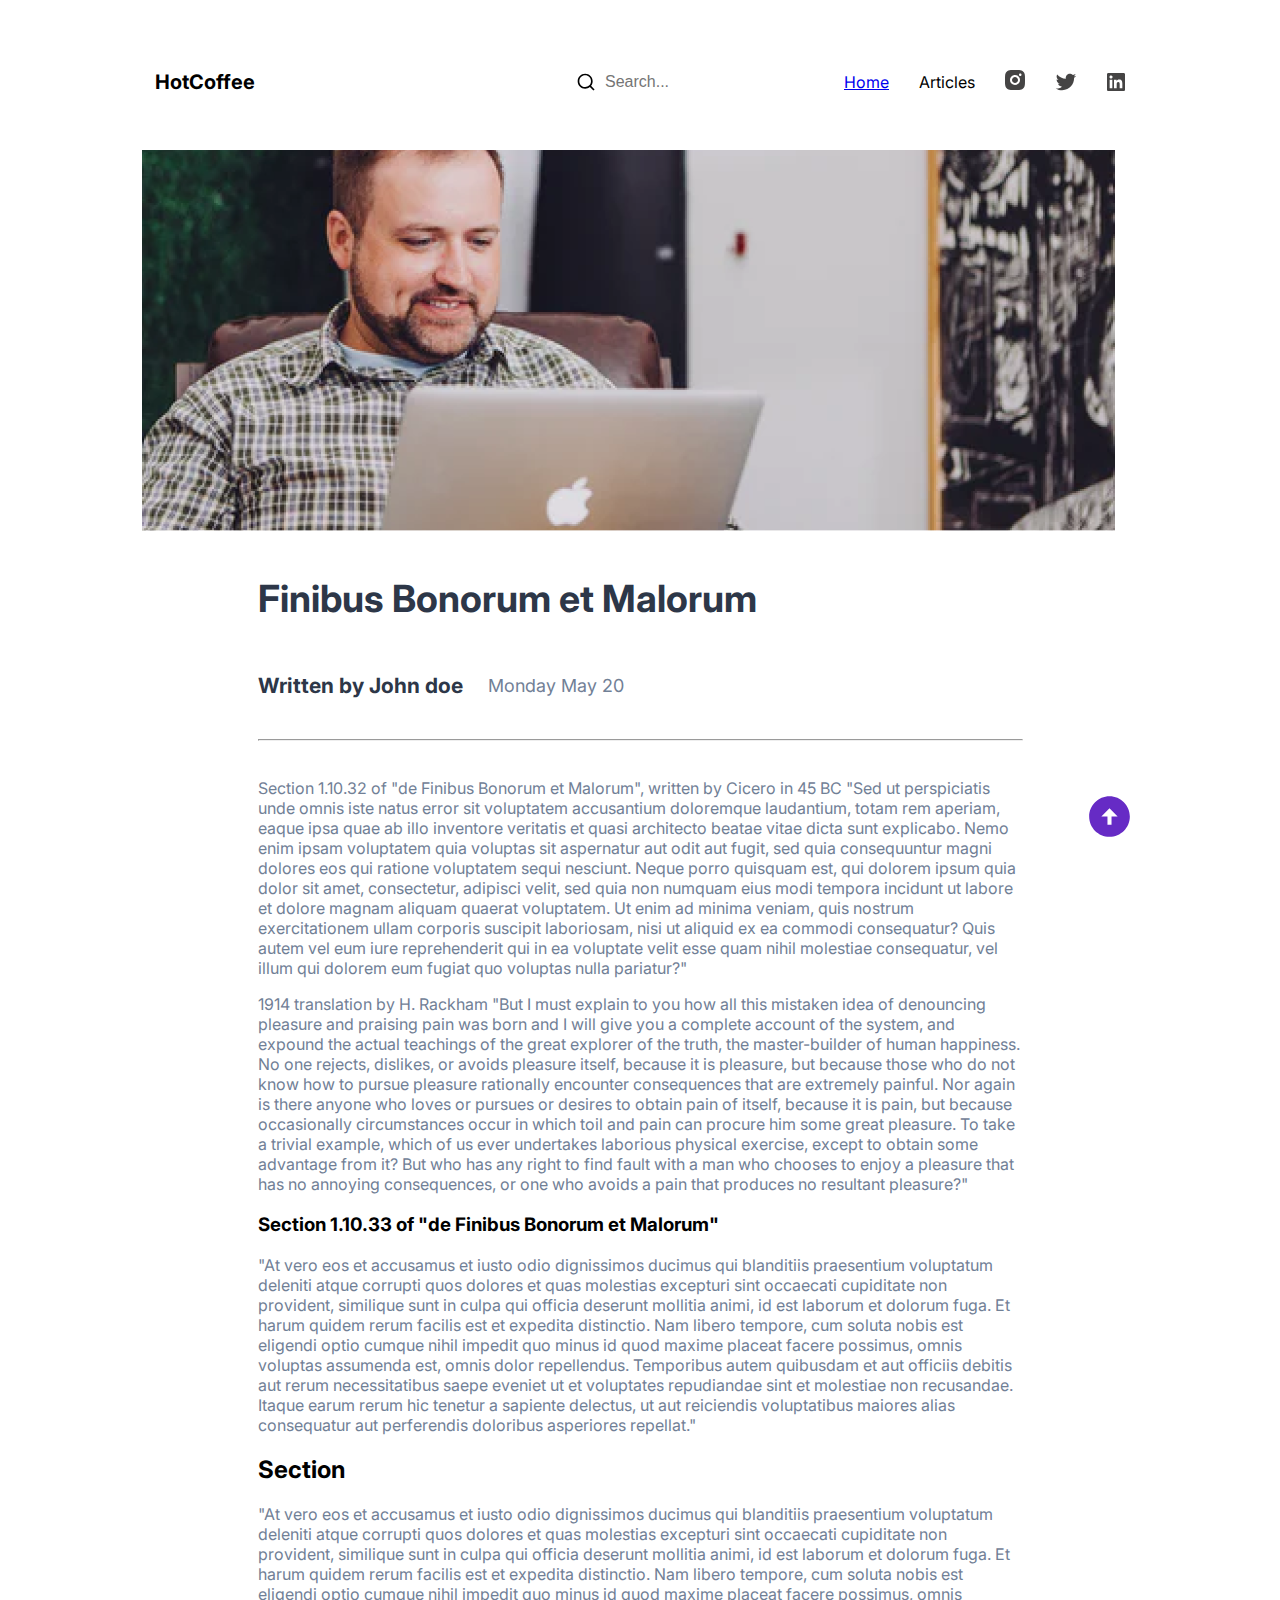
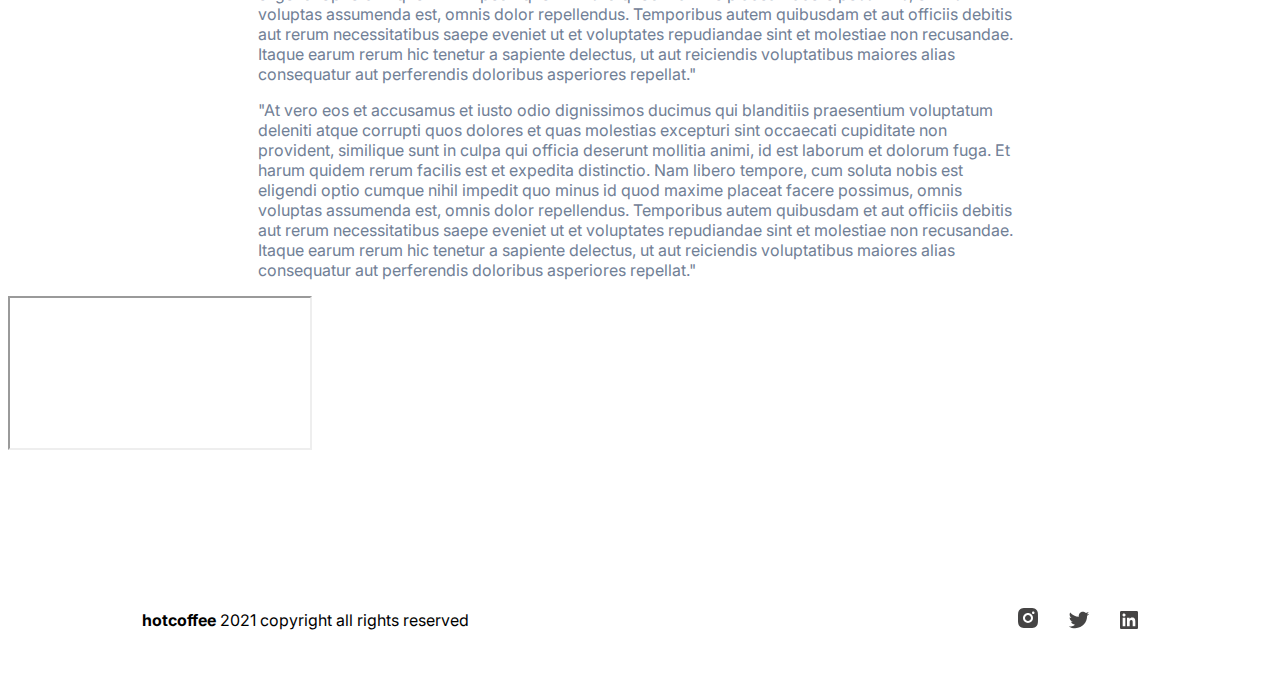
==== commit 61e33dac: "fixed some bugs" ====
--- a/post.html
+++ b/post.html
@@ -85,6 +85,15 @@
         
     </section>
 
+    <section class="map">
+        <div class="map__container">
+            <div class="map__content">
+                <iframe class="map__main" src="https://www.google.com/maps/embed?pb=!1m18!1m12!1m3!1d1033.6730645440311!2d74.58846894697717!3d42.87983142910492!2m3!1f0!2f0!3f0!3m2!1i1024!2i768!4f13.1!3m3!1m2!1s0x389ec81ee86a6aed%3A0x12a58c523a9055c7!2zOTEvMSDQv9GA0L7RgdC_LiDQnNCw0L3QsNGB0LAsINCR0LjRiNC60LXQug!5e0!3m2!1sru!2skg!4v1634212620738!5m2!1sru!2skg" allowfullscreen="" loading="lazy"></iframe>
+            </div>
+        </div>
+        
+    </section>
+
     <footer class="footer">
         <div class="container">
             <div class="footer__content">
